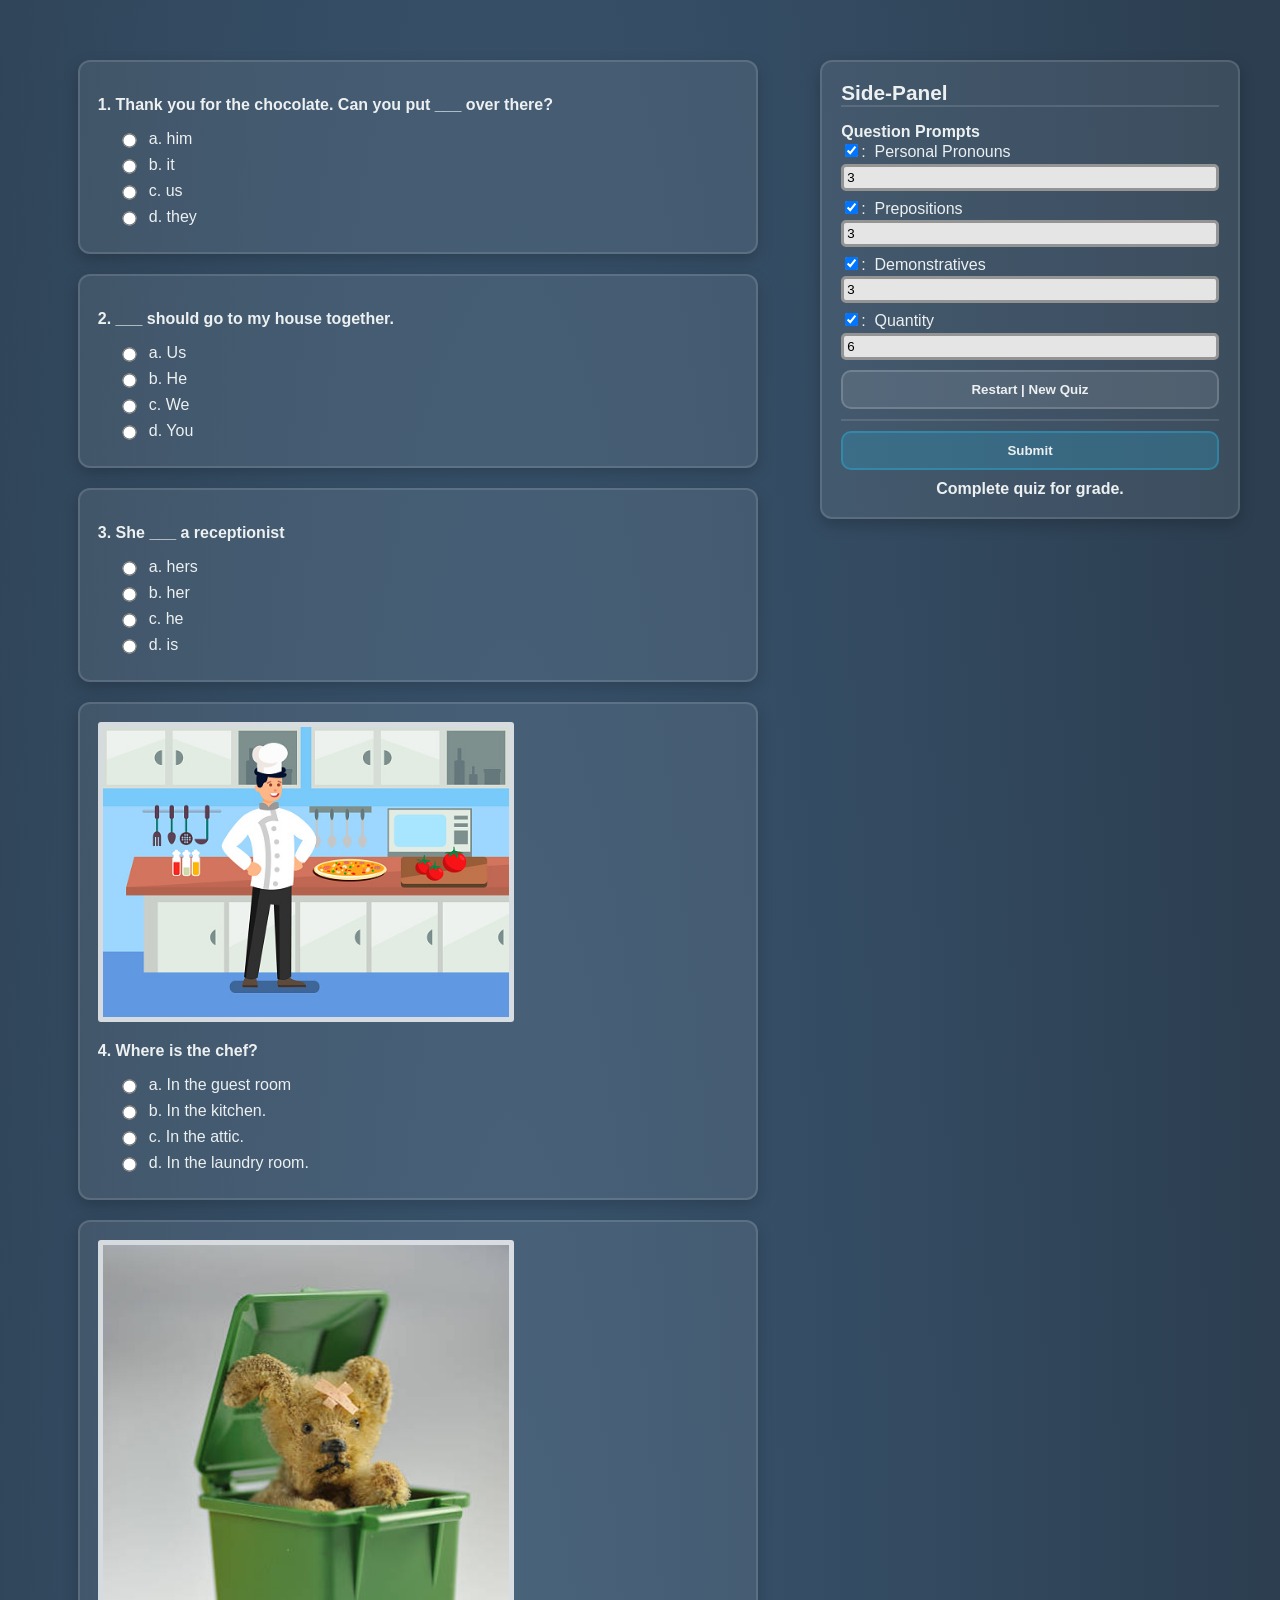
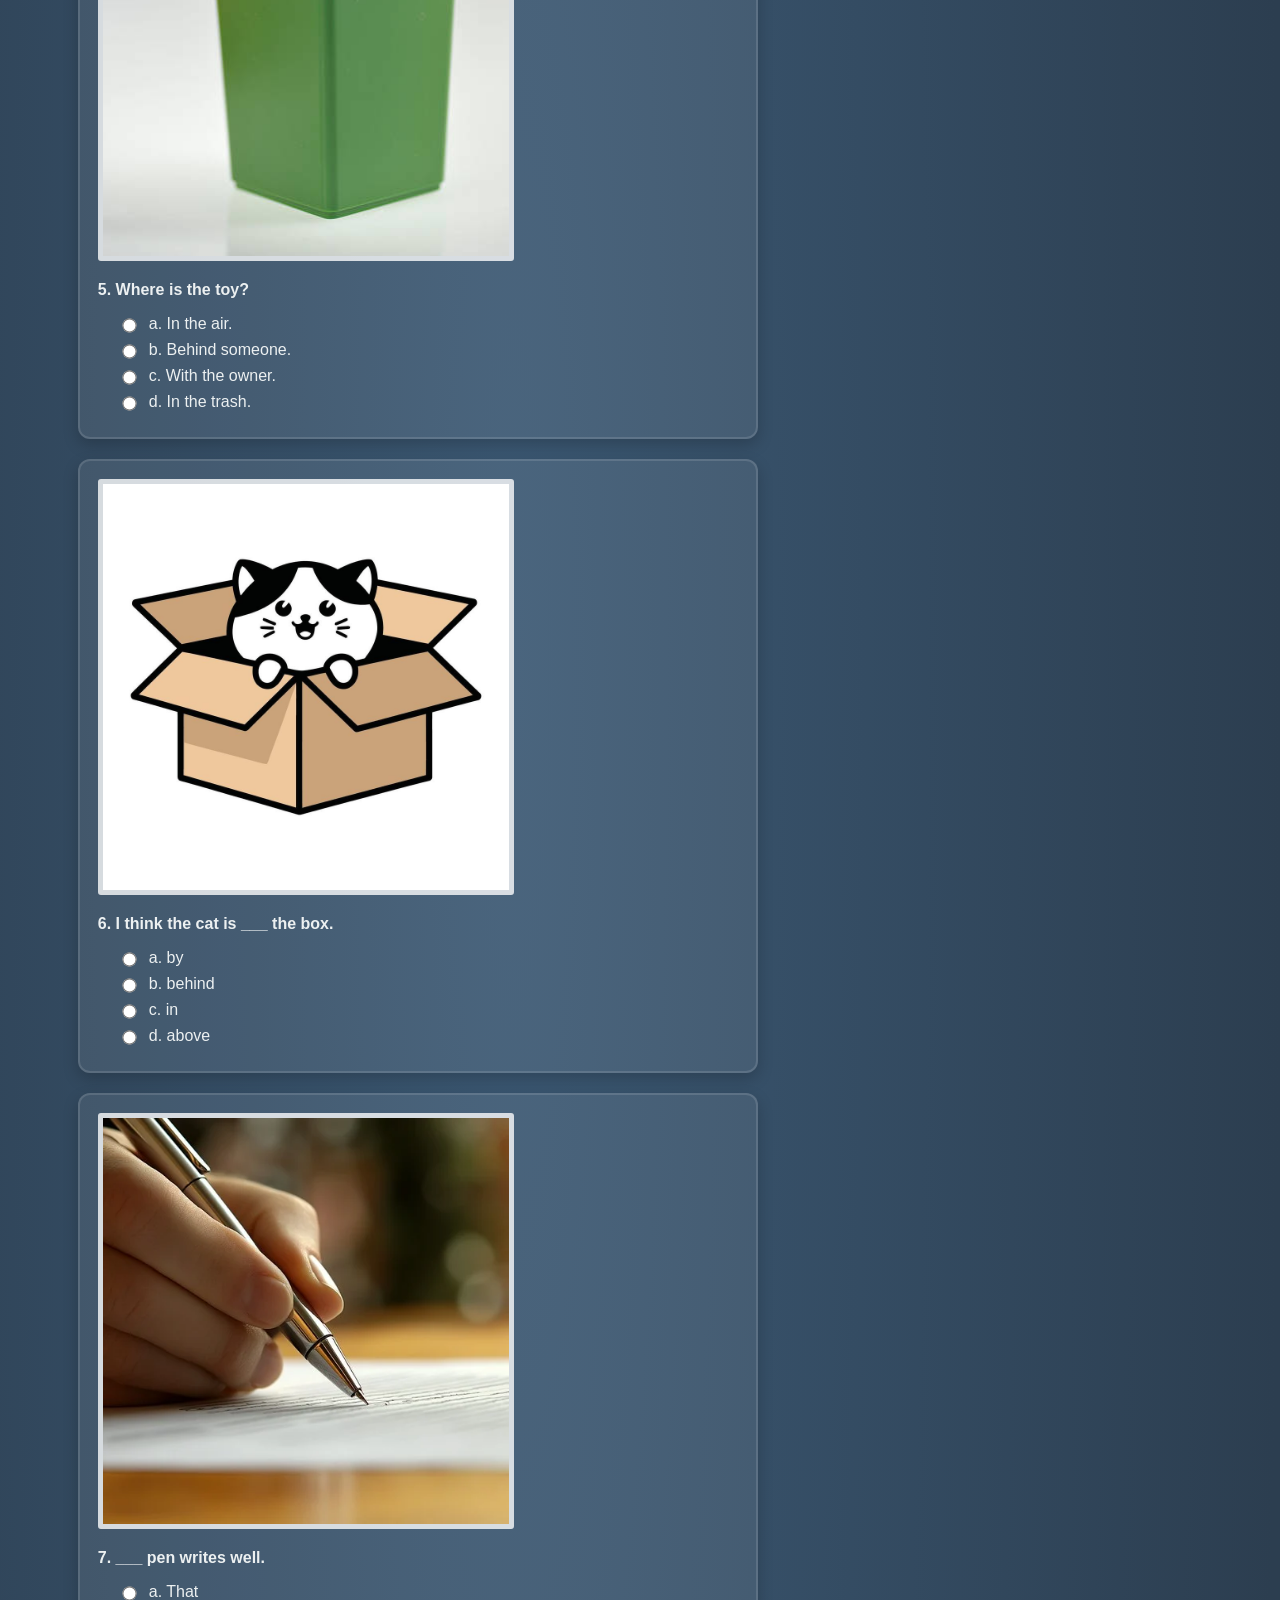
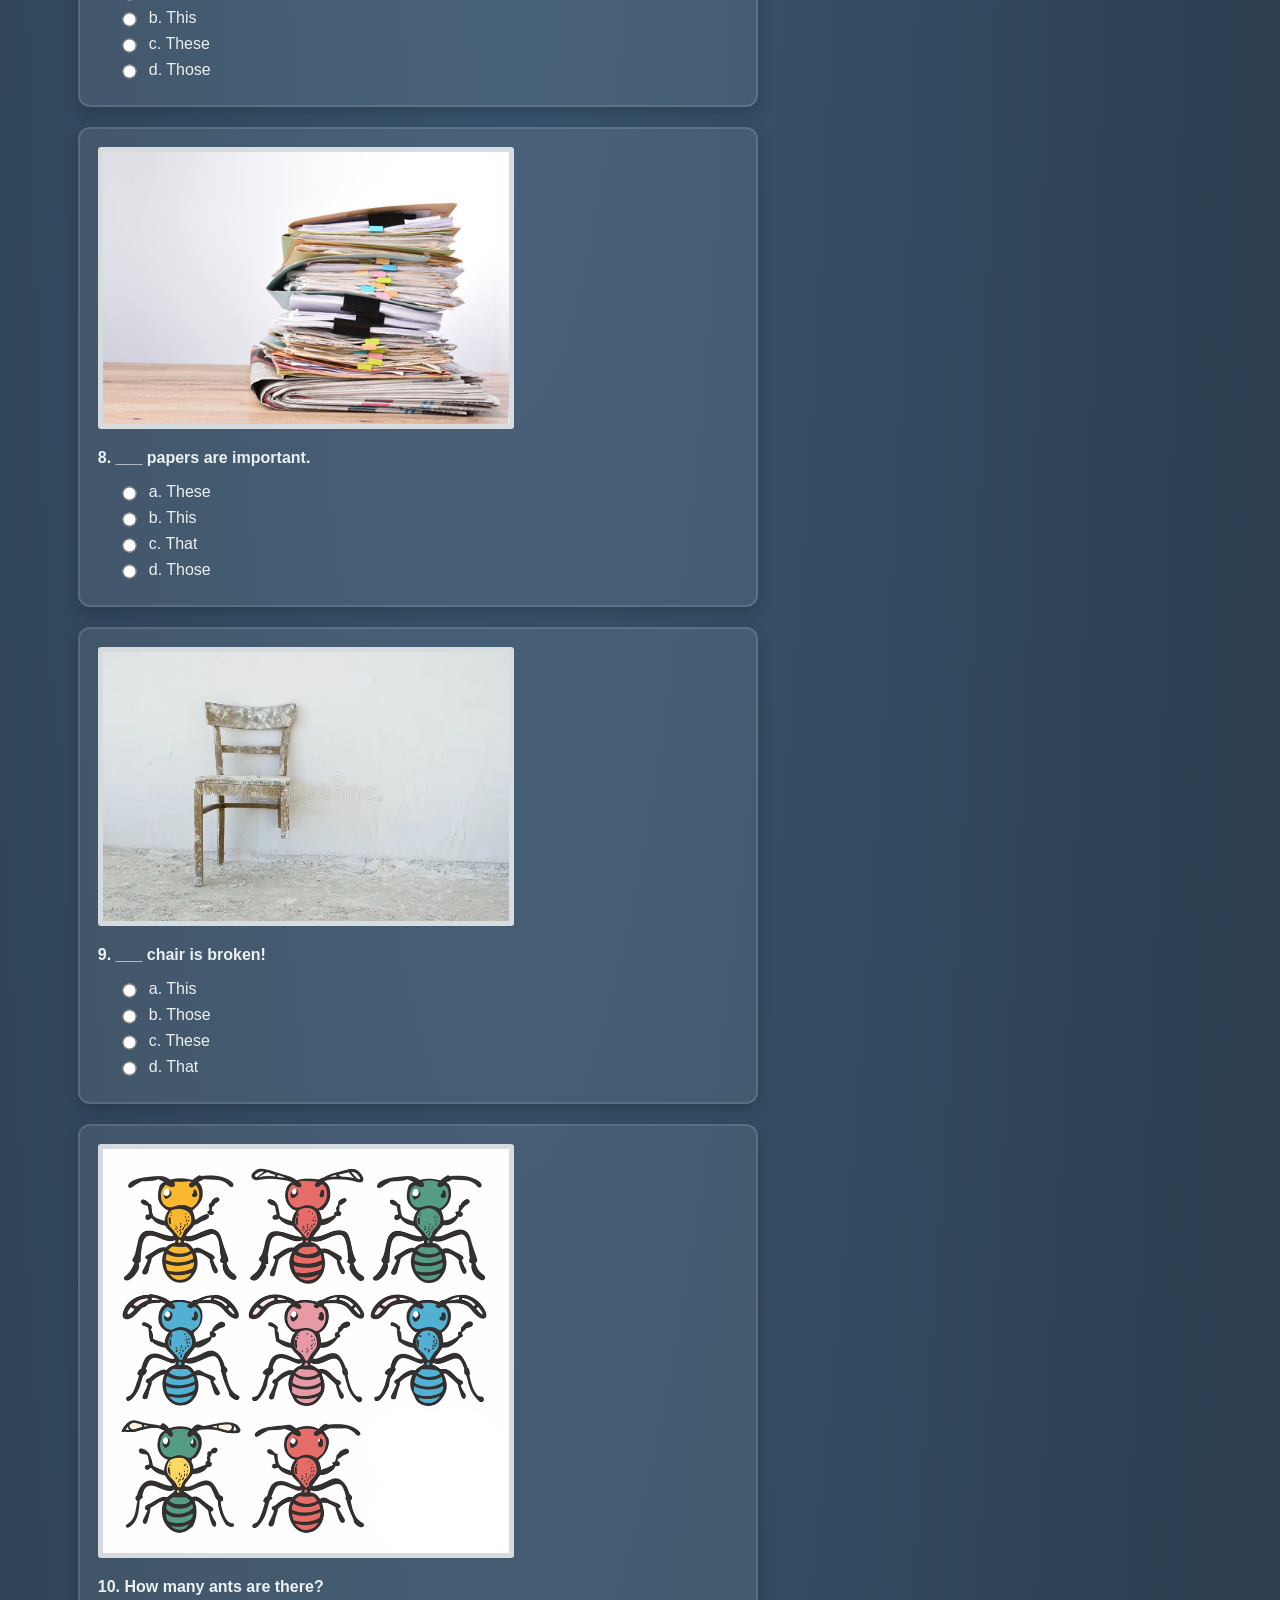
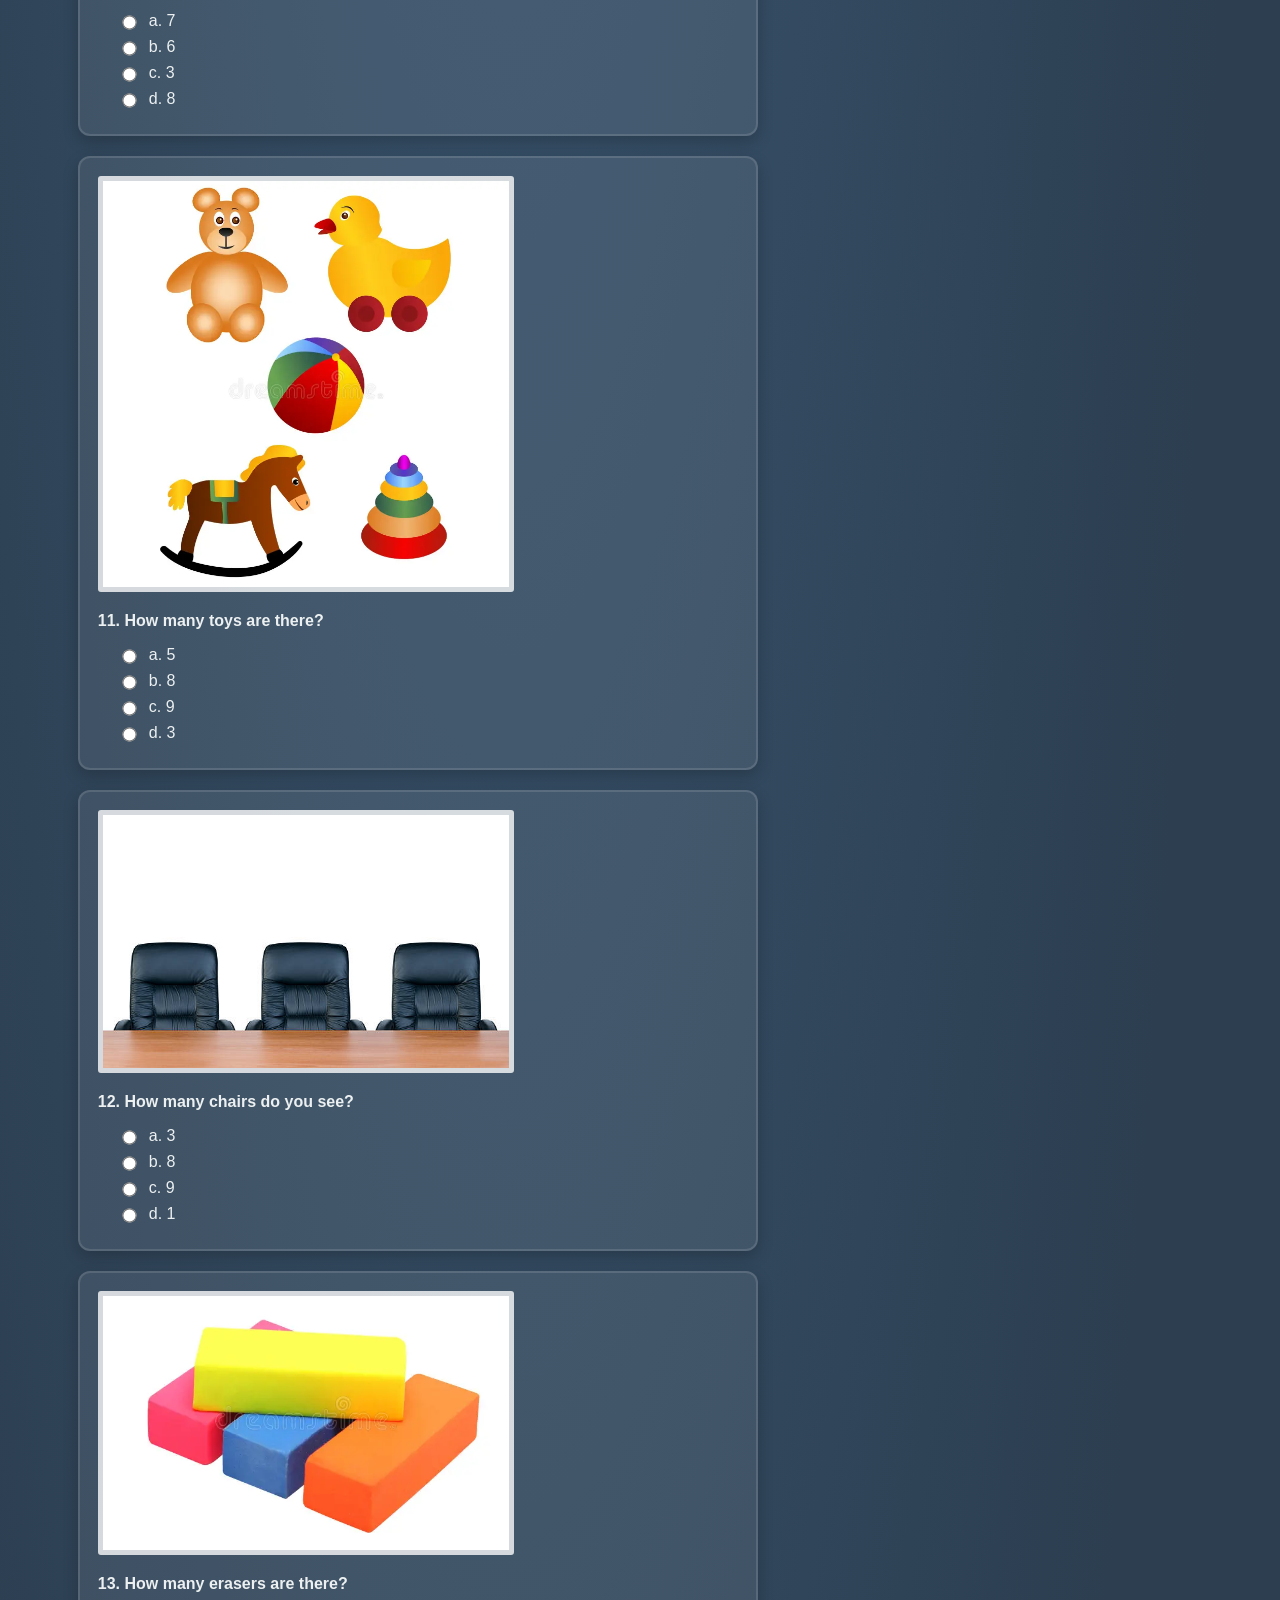
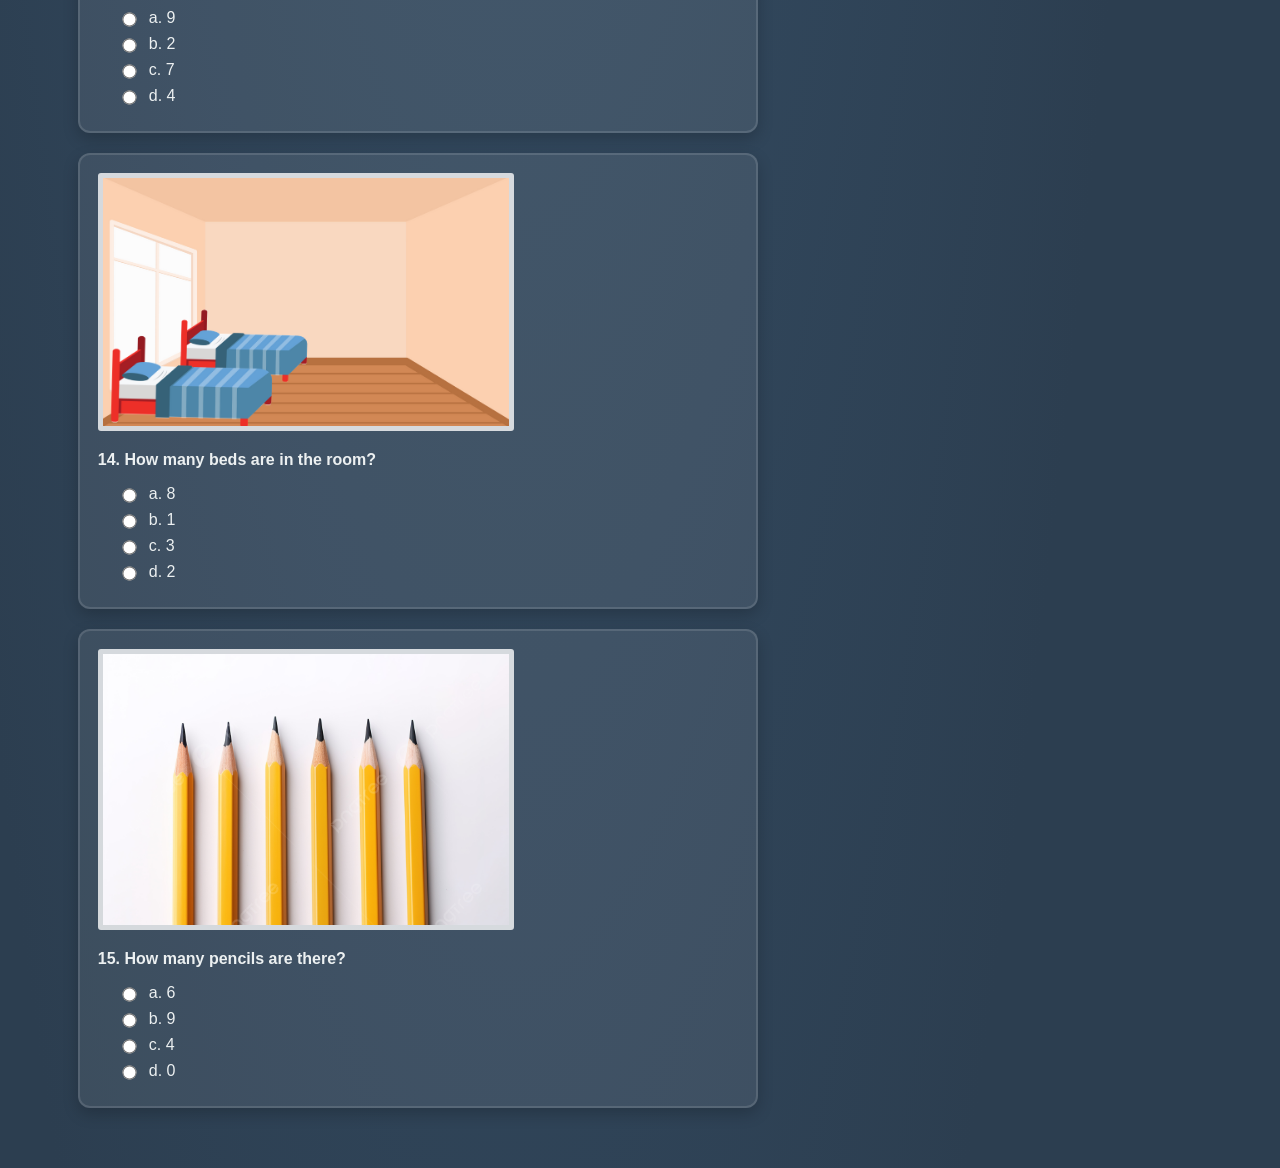
==== index-esol.html @ 0f99607d "added esol segment still wip, need to add input text box & pick the best image." ====
<!doctype html>
<html>
<head>
  <meta charset="utf-8">
  <link rel="stylesheet" href="styles-esol.css"/>
  <link rel="icon" href="images/LC.png" type="image/png">
  <title>LC | ESOL Practice</title>
  <style>
    /* If I want a quick thing instead of doing it in the css file. */
  </style>
</head>
<body>
  <section class="display layout">
    <main class="main-content">
      <div id="question-display"></div>
      <div id="pool-answer-display"></div>
    </main>

    <aside class="settings-sidebar">
      <h2 class="settings-title">Side-Panel</h2>

      <div class="settings-group">
        <b>Question Prompts</b>
        <ul class="settings-list">
          <li>
            <input type="checkbox" id="checkbox-settings-personal-pronouns" checked>:
            <label for="checkbox-settings-personal-pronouns">&nbsp;Personal Pronouns</label>
            <input type="number" id="input-settings-personal-pronouns" min="1" step="1">
          </li>

          <li>
            <input type="checkbox" id="checkbox-settings-prepositions" checked>:
            <label for="checkbox-settings-prepositions">&nbsp;Prepositions</label>
            <input type="number" id="input-settings-prepositions" min="1" step="1">
          </li>

          <li>
            <input type="checkbox" id="checkbox-settings-demonstratives" checked>:
            <label for="checkbox-settings-demonstratives">&nbsp;Demonstratives</label>
            <input type="number" id="input-settings-demonstratives" min="1" step="1">
          </li>

          <li>
            <input type="checkbox" id="checkbox-settings-quantity" checked>:
            <label for="checkbox-settings-quantity">&nbsp;Quantity</label>
            <input type="number" id="input-settings-quantity" min="1" step="1">
          </li>
        </ul>
        <div class="settings-group">
        <button id="restart-questions" class="btn btn-restart" type="button">Restart | New Quiz</button>
      </div>
      </div>
    <button id="submit-answers" class="btn btn-submit" type="button">Submit</button>
      <div class="quiz-actions">
        <div class="results-row">
          <div id="quiz-results"></div>
        </div>
      </div>
    </aside>
  </section>

  <div id="lightbox" class="lightbox" aria-hidden="true">
    <span id="lightbox-close" class="lightbox-close">&times;</span>
    <img id="lightbox-image" src="" alt="">
  </div>
  <script type="module" src="./app-esol.js"></script>
</body>
</html>
---- styles-esol.css ----
/* ----- Main Content -----*/
:root {
  --bg: #2c3e50;
  --text: #ecf0f1;
  --shadow: 0 10px 30px rgba(0, 0, 0, 0.28);
  --gap: clamp(14px, 2.2vh, 22px);
}

*,
*::before,
*::after {
  box-sizing: border-box;
}

html,
body {
  min-height: 100%;
}

body {
  margin: 40px;
  font-family: "Segoe UI", Tahoma, Geneva, Verdana, sans-serif;
  background: radial-gradient(60% 87% at 40% 30%, #3b5873 0%, var(--bg) 100%);
  color: var(--text);
}

/* ---------- Page layout ---------- */
.layout {
  width: min(1200px, 100%);
  margin: 0 auto;
  display: flex;
  align-items: flex-start;
  gap: 24px;
}

/* Left side */
.main-content {
  flex: 1;
  min-width: 0;
}

/* Right side mini-menu */
.settings-sidebar {
  width: 35%;
  position: sticky;
  top: 60px;
  padding: 1.5vw;
  background: rgba(255, 255, 255, 0.08);
  border: 2px solid rgba(255, 255, 255, 0.12);
  border-radius: 12px;
  box-shadow: 0 6px 16px rgba(0, 0, 0, 0.2);
  color: var(--text);
}

.settings-sidebar .settings-title {
  margin-top: 0;
  margin-bottom: 16px;
  font-size: 1.3rem;
}

.settings-group {
  border-bottom: 2px solid rgba(255, 255, 255, 0.12);
}

.settings-group:last-child {
  border-bottom: none;
}

.settings-list {
  list-style: none;
  padding-left: 0;
  margin: 10px 0 0;
}

.settings-list li {
  margin-bottom: 5px;
  line-height: 1.4;
}

.settings-sidebar input[type="number"] {
  border: 3px solid rgb(149, 148, 148);
  border-radius: 5px;
  background-color: #e5e5e5;
  padding: 3px;
}

.question-block {
  width: min(700px, 90%);
  margin: 20px auto;
  padding: 18px;
  background: rgba(255, 255, 255, 0.08);
  border: 2px solid rgba(255, 255, 255, 0.12);
  border-radius: 12px;
  box-shadow: 0 6px 16px rgba(0, 0, 0, 0.2);
}

.question-block img {
  display: inline-block;
  width: 65%;
  max-height: auto;
  cursor: pointer;
  transition: transform 0.2s ease;
  border: 5px solid rgba(255, 255, 255, 0.786);
  border-radius: 3px;
}

.question-block img:hover {
  transform: scale(1.03);
}

.question-block ul {
  margin: 12px 0 0;
  padding-left: 20px;
}

.question-block li {
  margin-bottom: 8px;
}

.lightbox {
  position: fixed;
  inset: 0;
  background: rgba(0, 0, 0, 0.8);
  display: none;
  align-items: center;
  justify-content: center;
  z-index: 9999;
  padding: 20px;
}

.lightbox.open {
  display: flex;
}

.lightbox img {
  max-width: 90%;
  max-height: 90vh;
  width: auto;
  height: auto;
  box-shadow: 0 0 20px rgba(0, 0, 0, 0.5);
  background: white;
}

.lightbox-close {
  position: absolute;
  top: 16px;
  right: 24px;
  font-size: 36px;
  color: white;
  cursor: pointer;
  font-weight: bold;
  line-height: 1;
}

.lightbox-close:hover{
  color: #e74c3c;
}

/* ---------- Buttons ---------- */
.btn {
  border: 2px solid rgba(255, 255, 255, 0.10);
  border-radius: 10px;
  padding: 10px 14px;
  font-weight: 700;
  cursor: pointer;
  color: var(--text);
  background: rgba(255, 255, 255, 0.10);
}

.btn:hover {
  filter: brightness(1.08);
}

.btn:active {
  transform: translateY(1px);
}

.btn-submit {
  margin-top: 10px;
  background: rgba(39, 185, 230, 0.22);
  border: 2px solid rgba(39, 185, 230, 0.35);
  display: block;
  width: 100%;
}

.results-row {
  display: flex;
  justify-content: center;
}

.btn-restart {
  margin-top: 10px;
  border: 2px solid rgba(255, 255, 255, 0.16);
  display: block;
  width: 100%;
  margin-bottom: 10px;
}

/* ---------- Settings Sidebar ---------- */

.settings-title {
  margin: 0 0 10px;
  border-bottom: 2px solid rgba(255, 255, 255, 0.12);
}

.settings-list {
  margin: 0;
  color: var(--text);
}

.answers-list {
  list-style: none;
  padding-left: 0;
  margin: 12px 0 0;
}

.settings-list li {
  display: block;
  margin-bottom: 7px;
}

.settings-list li input[type="number"] {
  width: 100%;
}

.answer-option {
  display: flex;
  align-items: center;
  gap: 10px;
  cursor: pointer;
}

.answer-option input[type="radio"] {
  transform: scale(1.1);
}

#quiz-results {
  align-items: center;
  font-weight: 700;
  margin-top: 10px;
}

.question-feedback {
  font-weight: 700;
}

.question-block.correct {
  border: 2px solid #2ecc71;
}

.question-block.incorrect {
  border: 2px solid #e74c3c;
}

.question-block.unanswered {
  border: 2px solid #f1c40f;
}
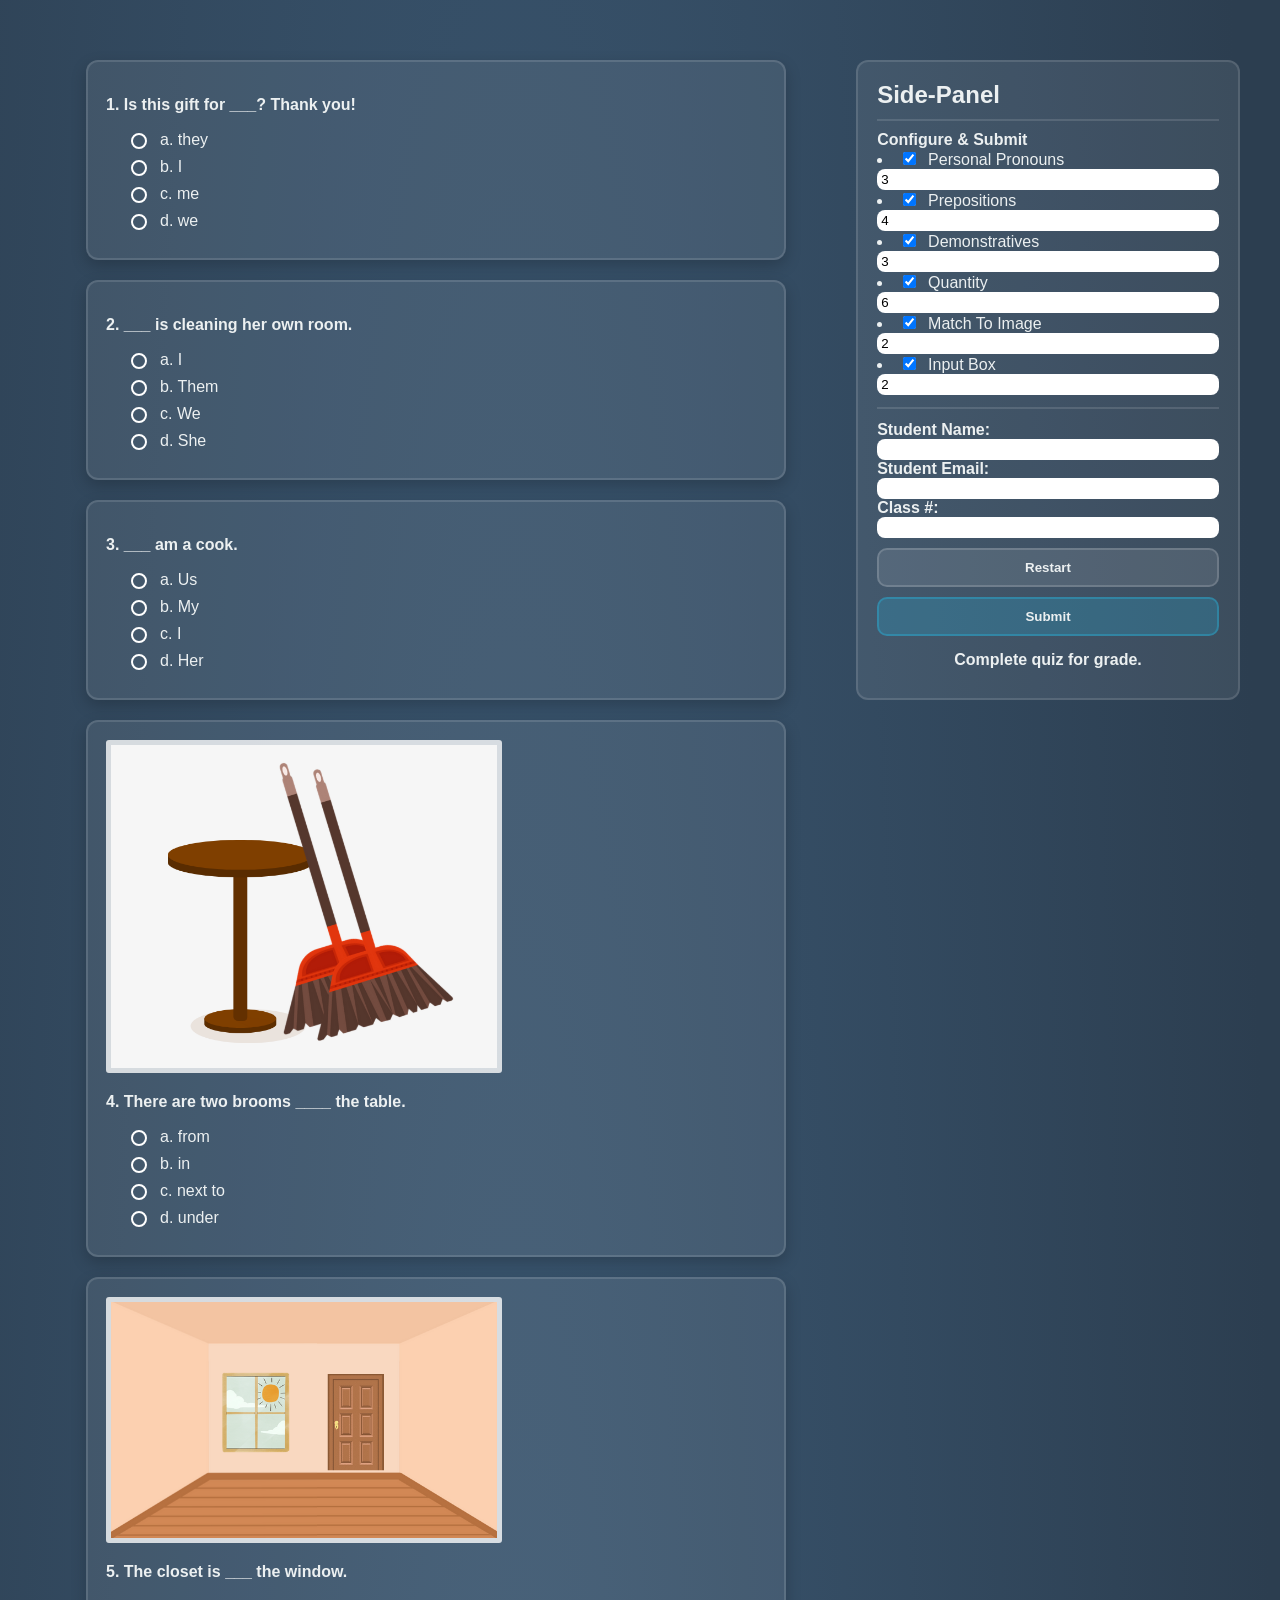
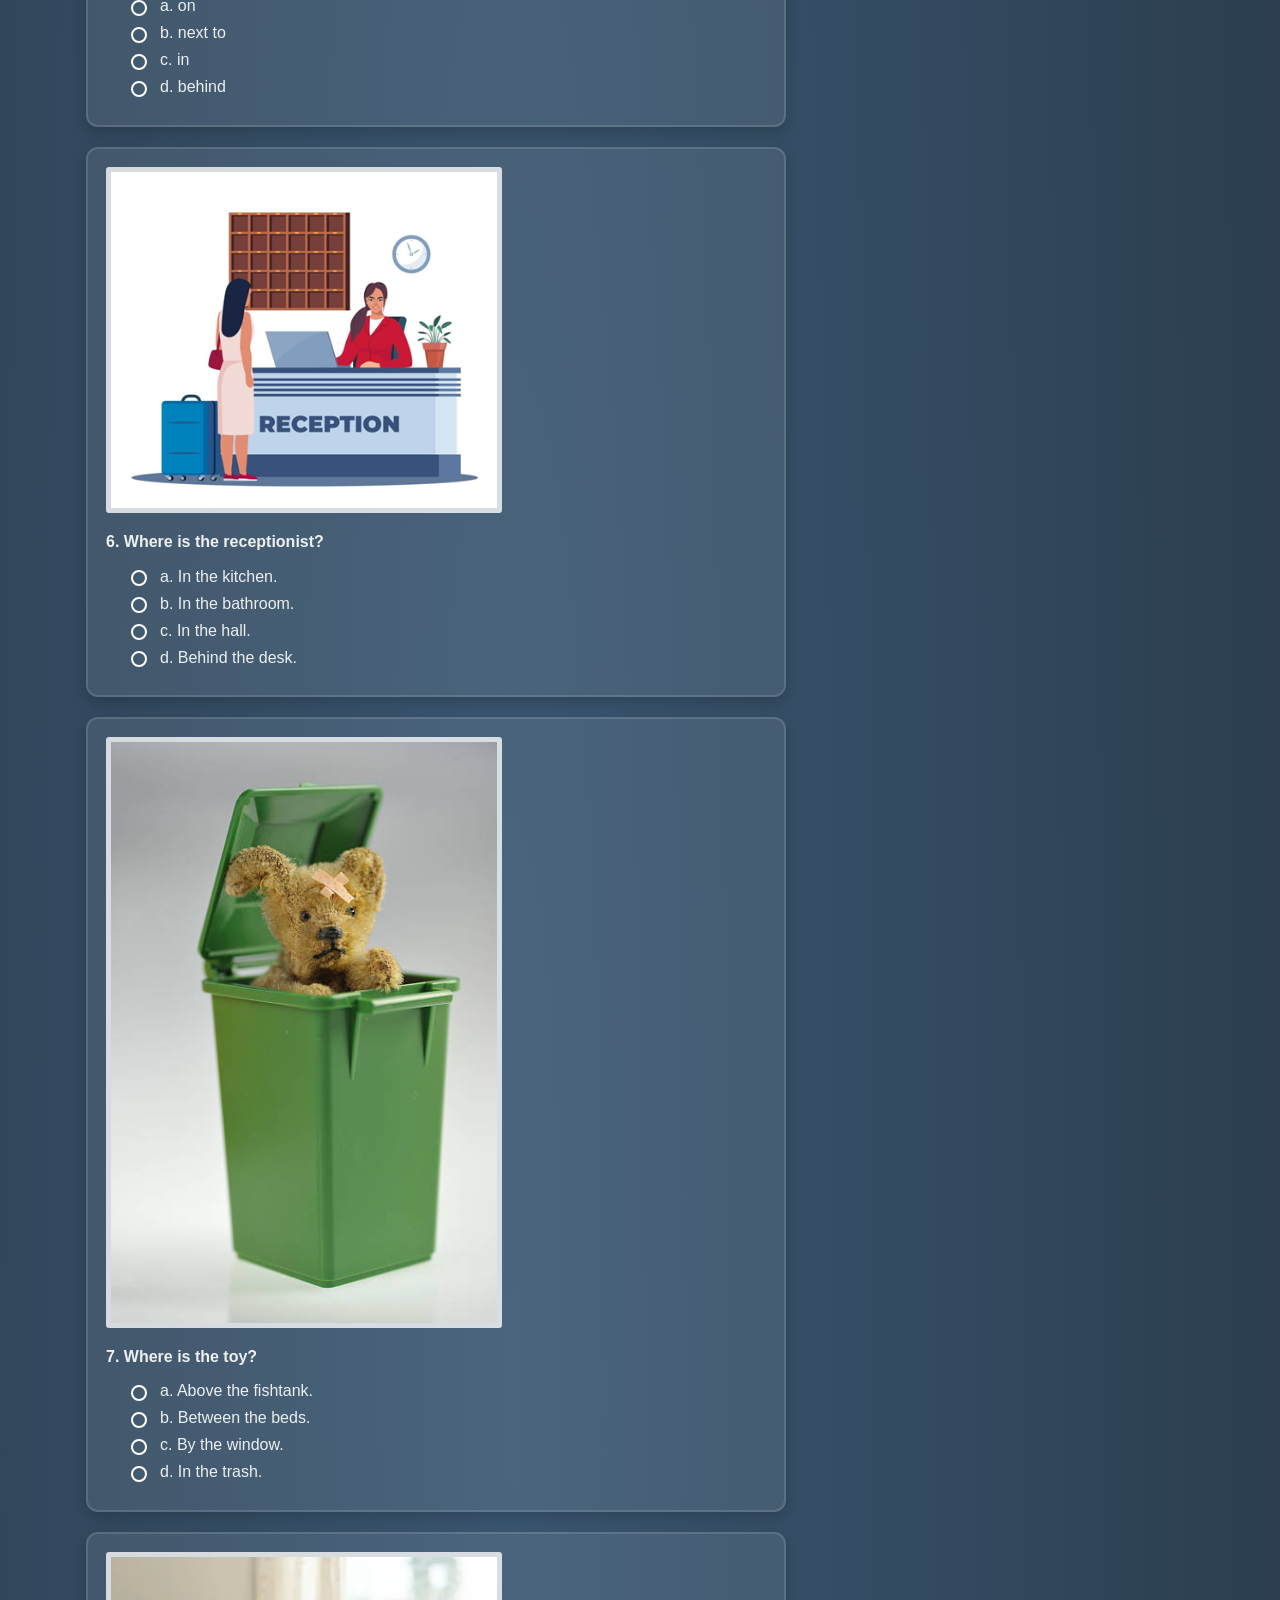
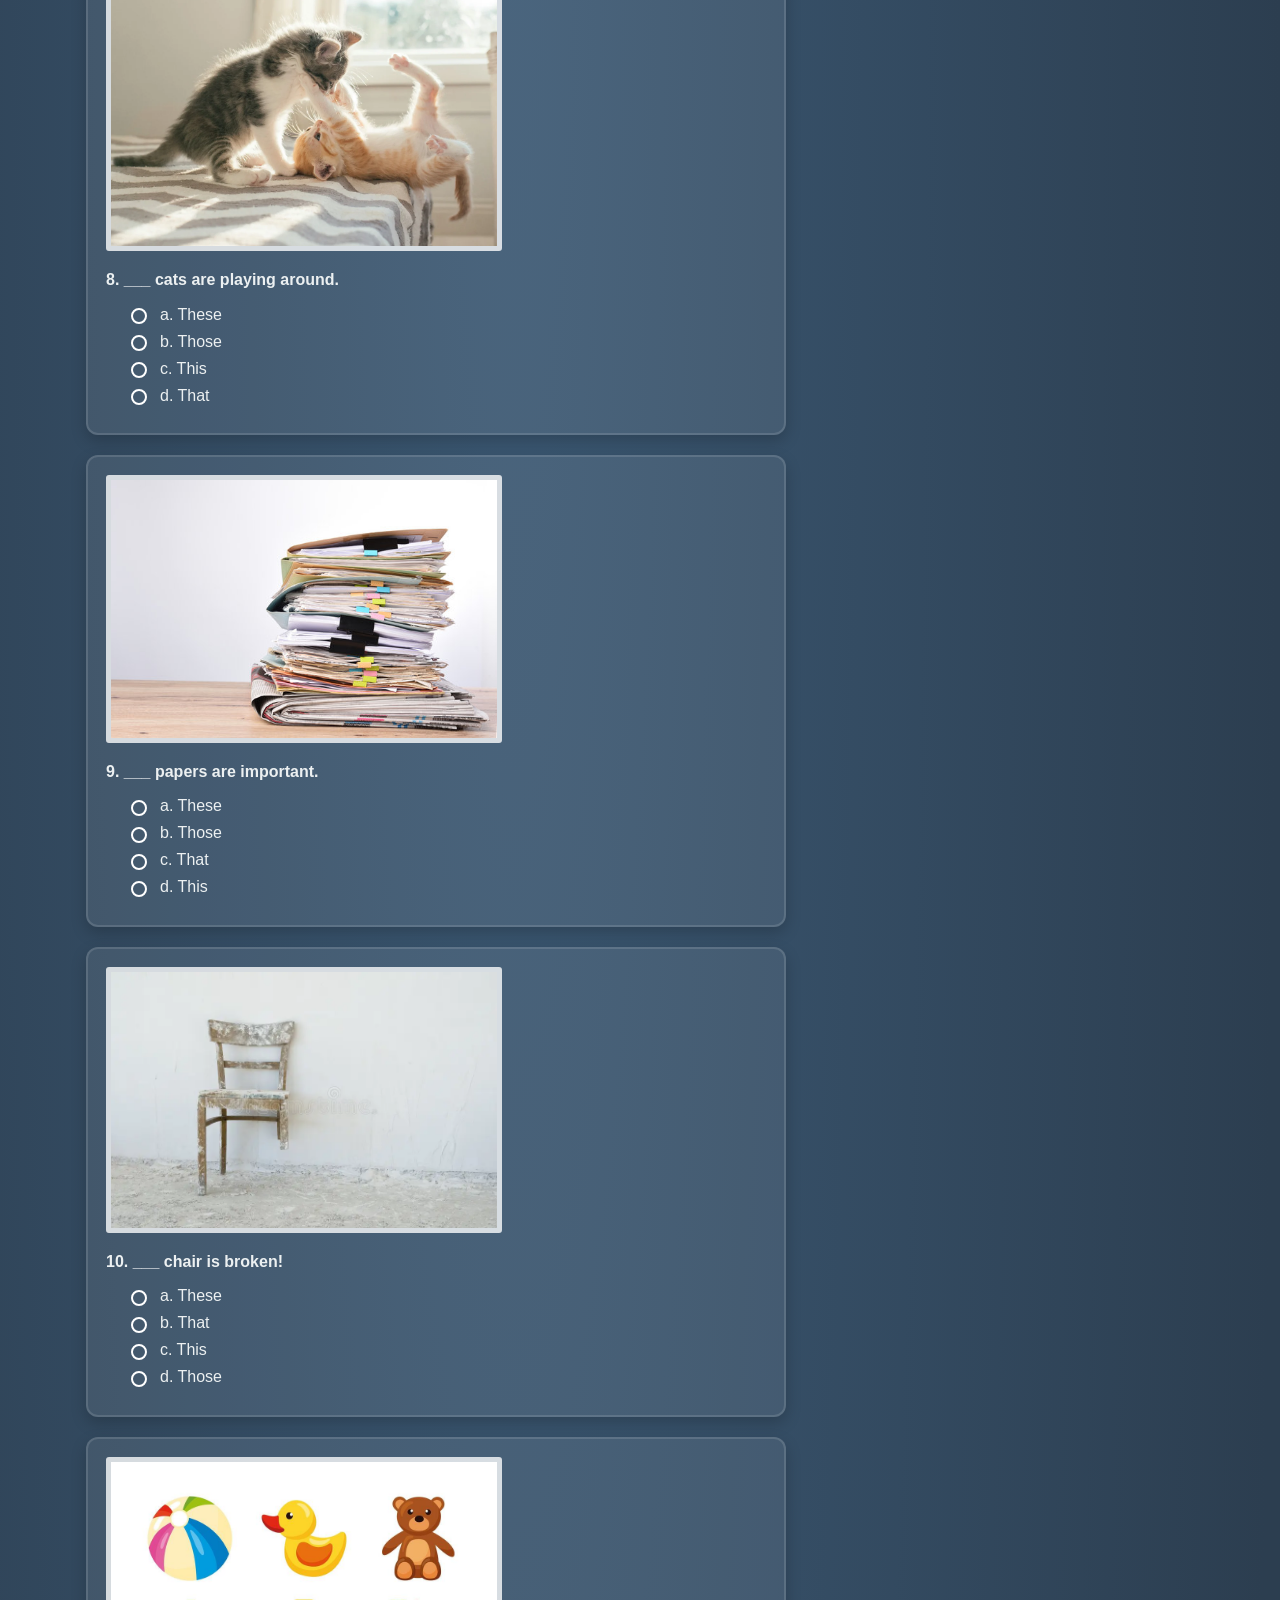
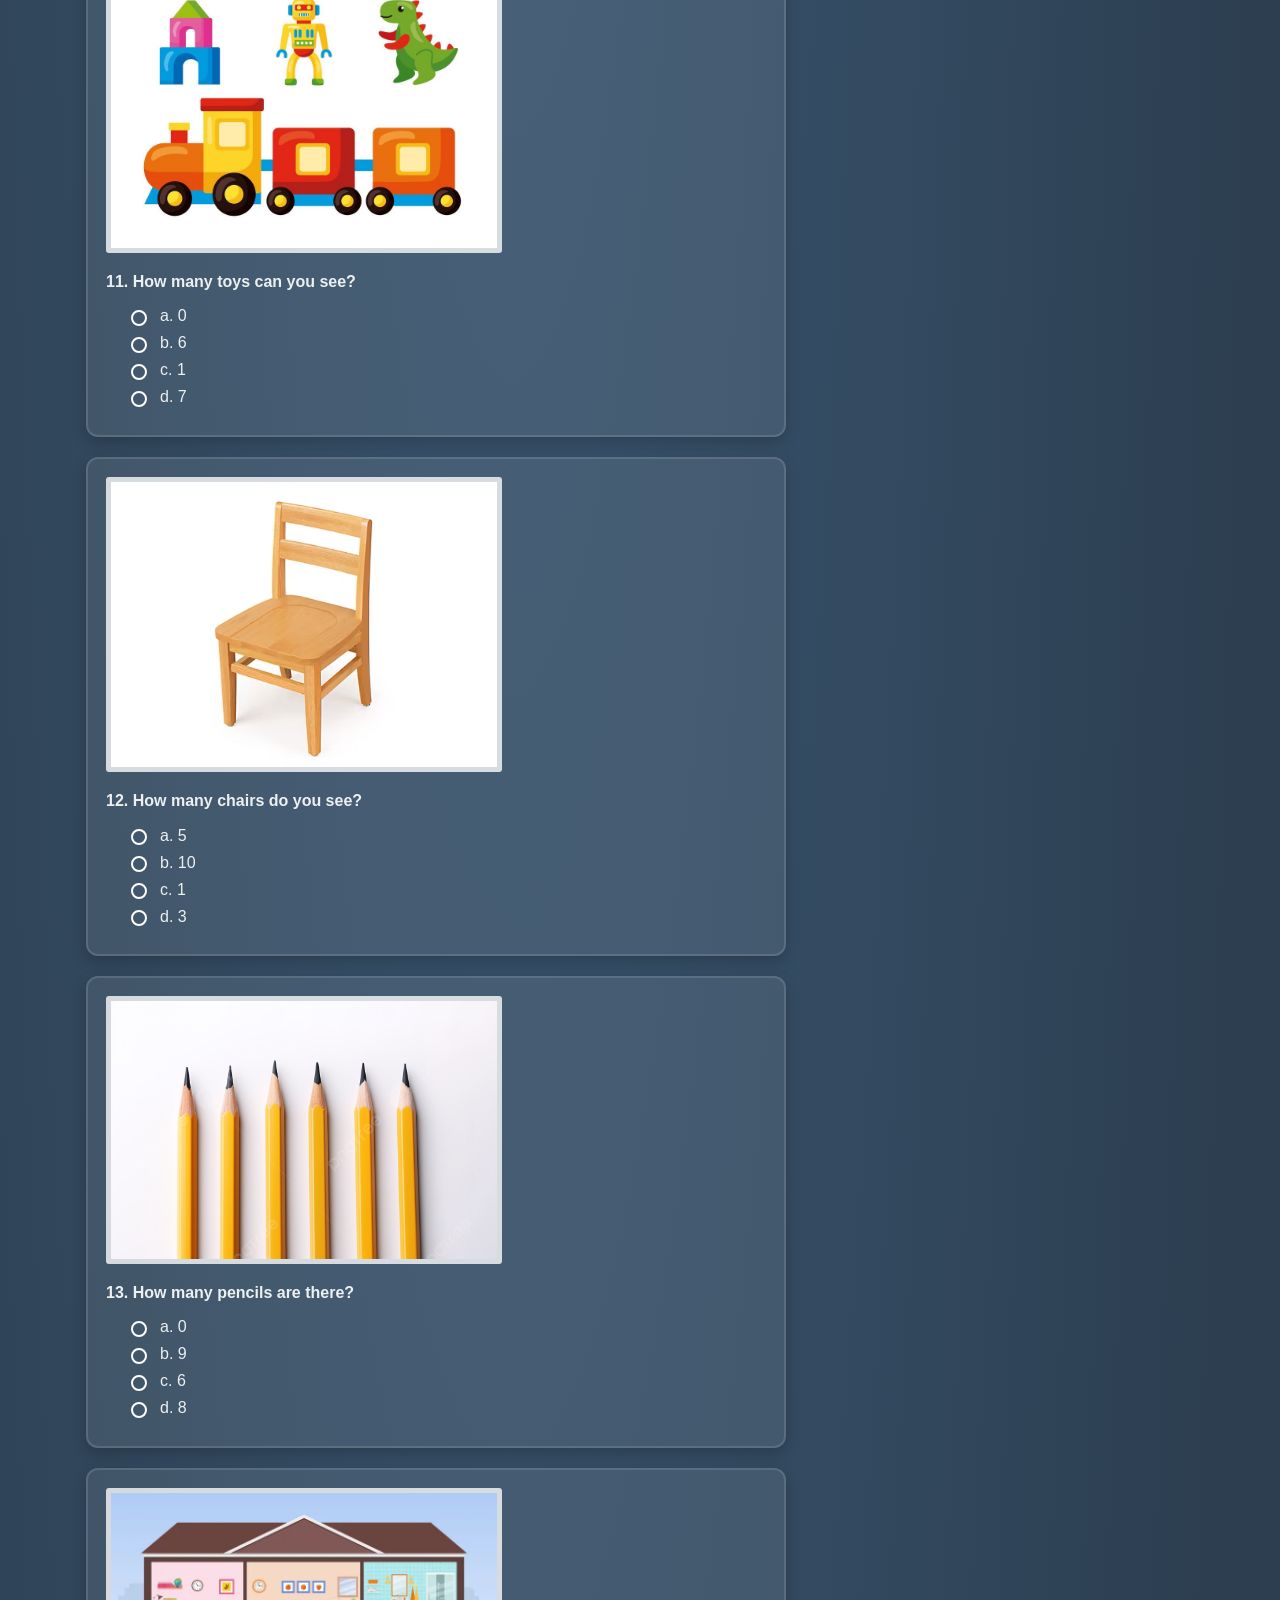
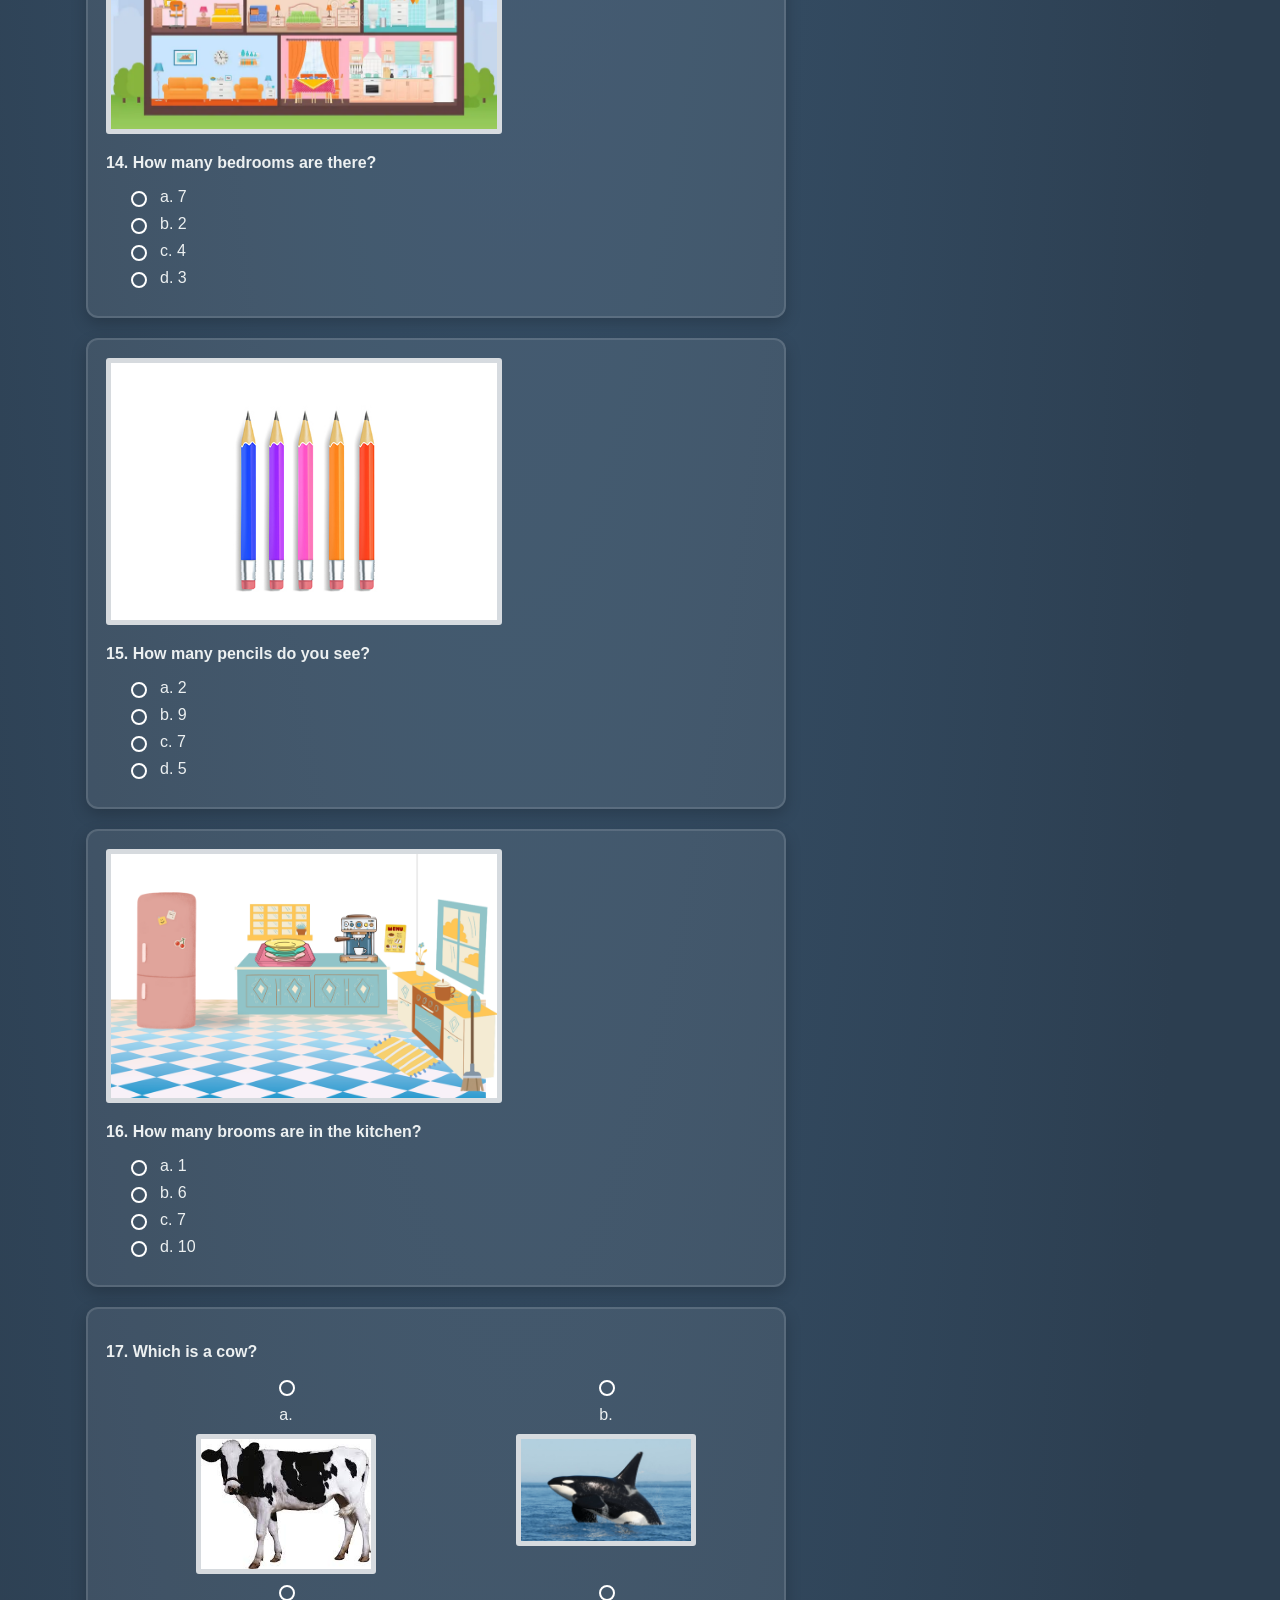
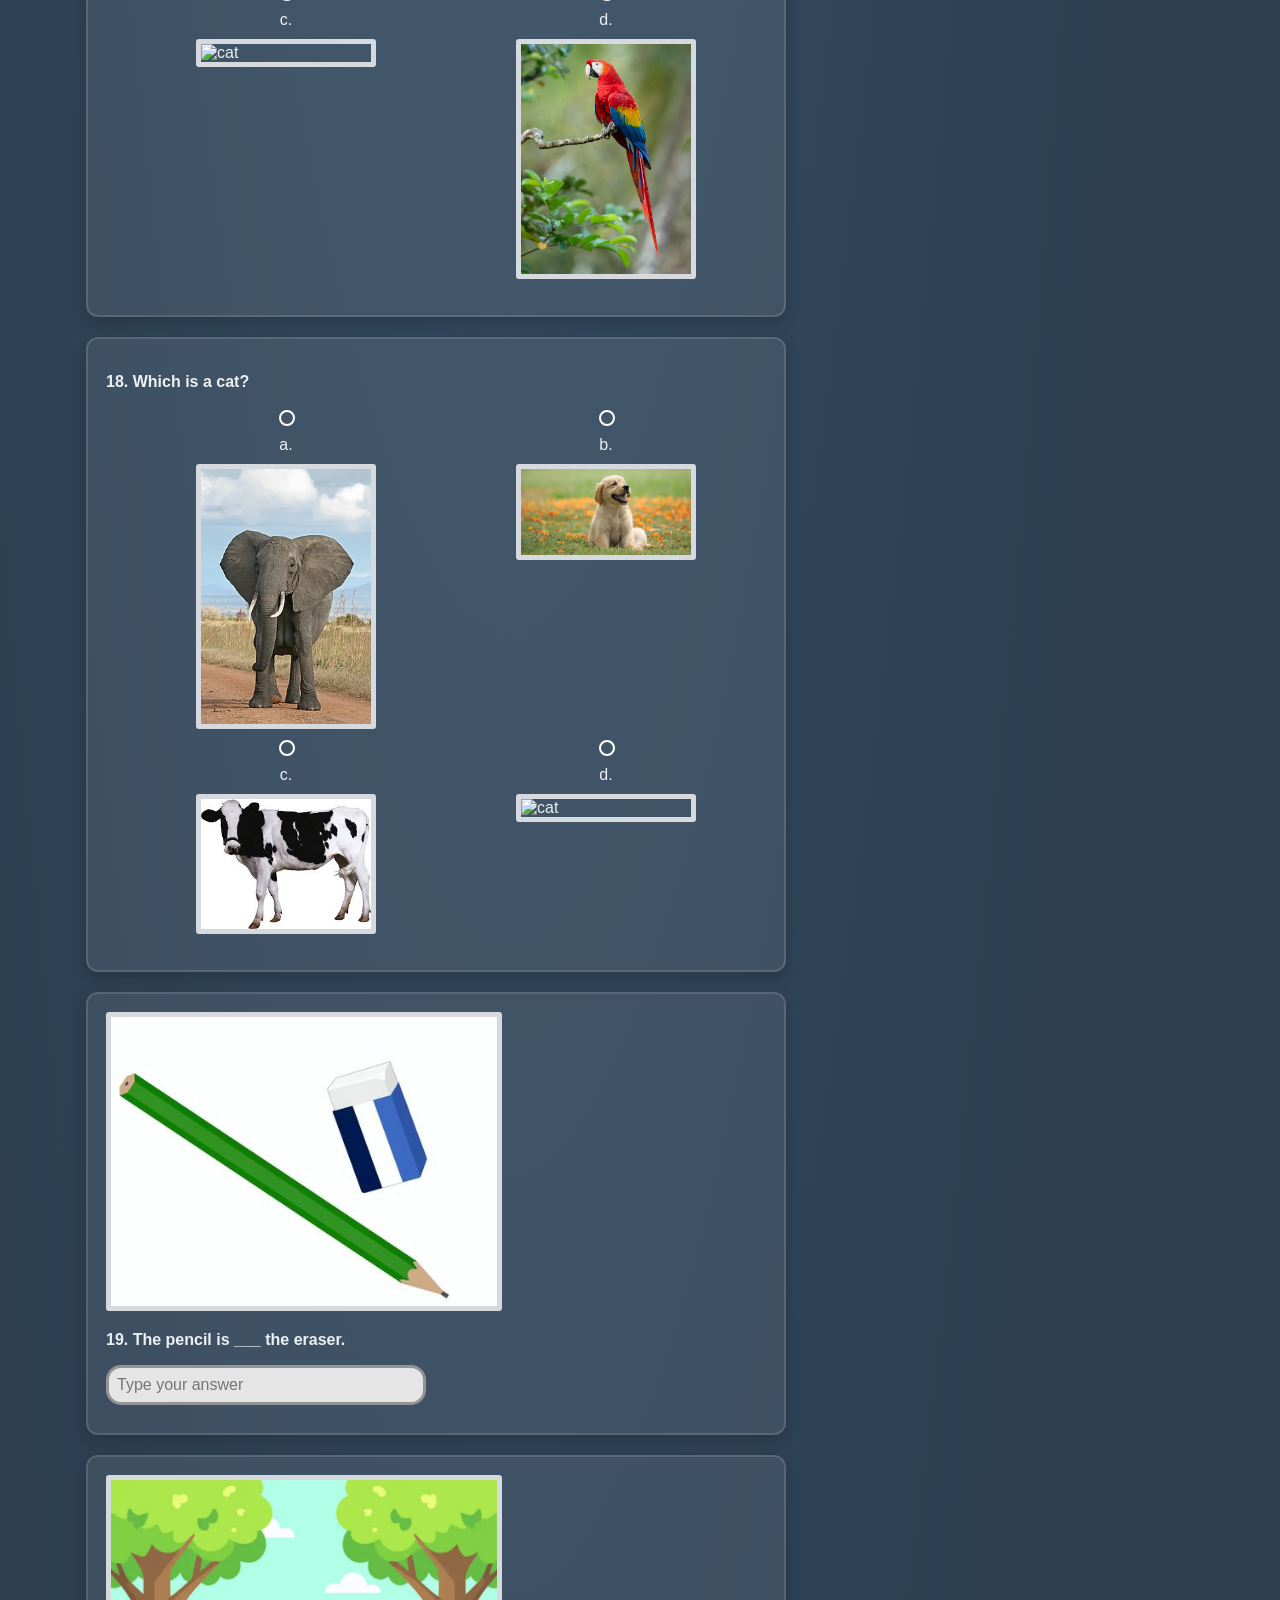
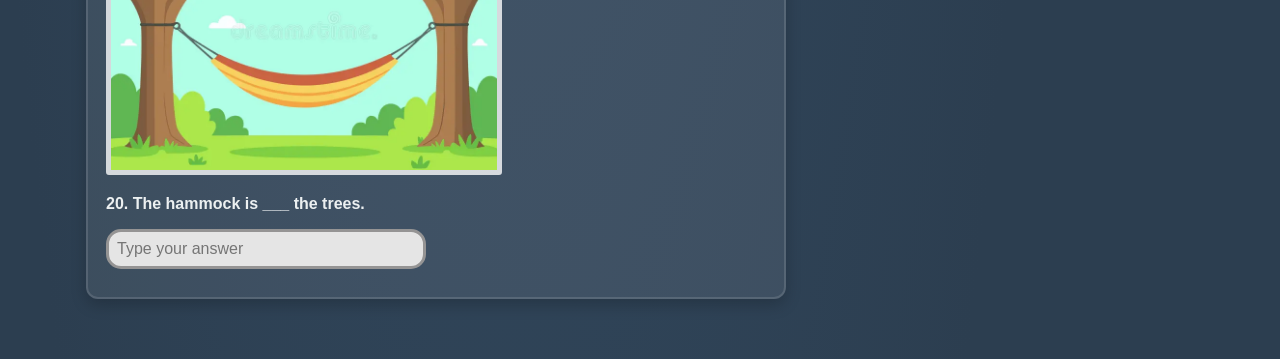
==== commit 86235764: "home page, esol updates. last submission. was fun working for you guys :)" ====
--- a/index-esol.html
+++ b/index-esol.html
@@ -10,59 +10,185 @@
   </style>
 </head>
 <body>
-  <section class="display layout">
-    <main class="main-content">
-      <div id="question-display"></div>
-      <div id="pool-answer-display"></div>
-    </main>
+  <form id="assignment-form" action="https://formspree.io/f/xwvwdzjd" method="POST">
+    <section class="display layout">
+      <main class="main-content">
+        <div id="question-display"></div>
+        <div id="pool-answer-display"></div>
+      </main>
 
-    <aside class="settings-sidebar">
-      <h2 class="settings-title">Side-Panel</h2>
+      <aside class="settings-sidebar">
+        <h2 class="settings-title">Side-Panel</h2>
 
-      <div class="settings-group">
-        <b>Question Prompts</b>
-        <ul class="settings-list">
-          <li>
-            <input type="checkbox" id="checkbox-settings-personal-pronouns" checked>:
-            <label for="checkbox-settings-personal-pronouns">&nbsp;Personal Pronouns</label>
-            <input type="number" id="input-settings-personal-pronouns" min="1" step="1">
-          </li>
+        <div class="settings-scroll">
+          <b>Configure & Submit</b>
+            <li>
+              <input type="checkbox" id="checkbox-settings-personal-pronouns" checked>
+              <label for="checkbox-settings-personal-pronouns">&nbsp;Personal Pronouns</label>
+              <input type="number" id="input-settings-personal-pronouns" min="1" step="1">
+            </li>
 
-          <li>
-            <input type="checkbox" id="checkbox-settings-prepositions" checked>:
-            <label for="checkbox-settings-prepositions">&nbsp;Prepositions</label>
-            <input type="number" id="input-settings-prepositions" min="1" step="1">
-          </li>
+            <li>
+              <input type="checkbox" id="checkbox-settings-prepositions" checked>
+              <label for="checkbox-settings-prepositions">&nbsp;Prepositions</label>
+              <input type="number" id="input-settings-prepositions" min="1" step="1">
+            </li>
 
-          <li>
-            <input type="checkbox" id="checkbox-settings-demonstratives" checked>:
-            <label for="checkbox-settings-demonstratives">&nbsp;Demonstratives</label>
-            <input type="number" id="input-settings-demonstratives" min="1" step="1">
-          </li>
+            <li>
+              <input type="checkbox" id="checkbox-settings-demonstratives" checked>
+              <label for="checkbox-settings-demonstratives">&nbsp;Demonstratives</label>
+              <input type="number" id="input-settings-demonstratives" min="1" step="1">
+            </li>
 
-          <li>
-            <input type="checkbox" id="checkbox-settings-quantity" checked>:
-            <label for="checkbox-settings-quantity">&nbsp;Quantity</label>
-            <input type="number" id="input-settings-quantity" min="1" step="1">
-          </li>
-        </ul>
-        <div class="settings-group">
-        <button id="restart-questions" class="btn btn-restart" type="button">Restart | New Quiz</button>
-      </div>
-      </div>
-    <button id="submit-answers" class="btn btn-submit" type="button">Submit</button>
-      <div class="quiz-actions">
-        <div class="results-row">
-          <div id="quiz-results"></div>
+            <li>
+              <input type="checkbox" id="checkbox-settings-quantity" checked>
+              <label for="checkbox-settings-quantity">&nbsp;Quantity</label>
+              <input type="number" id="input-settings-quantity" min="1" step="1">
+            </li>
+
+            <li>
+              <input type="checkbox" id="checkbox-settings-bestFit" checked>
+              <label for="checkbox-settings-bestFit">&nbsp;Match To Image</label>
+              <input type="number" id="input-settings-bestFit" min="1" step="1">
+            </li>
+
+            <li>
+              <input type="checkbox" id="checkbox-settings-typeQuestions" checked>
+              <label for="checkbox-settings-typeQuestions">&nbsp;Input Box</label>
+              <input type="number" id="input-settings-typeQuestions" min="1" step="1">
+            </li>
         </div>
-      </div>
-    </aside>
-  </section>
+
+        <div class="settings-footer">
+          <label for="student-name"><b>Student Name: </b></label>
+          <input type="text" id="student-name" name="student_name" required>
+
+          <label for="student-email"><b>Student Email: </b></label>
+          <input type="email" id="student-email" name="email" required>
+
+          <label for="class-period"><b>Class #:</b></label>
+          <input type="text" id="class-period" name="class_period" required>
+
+          <input type="hidden" id="assignment-results" name="assignment_results">
+          <input type="hidden" id="assignment-answers" name="assignment_answers">
+          <input type="hidden" id="assignment-settings" name="assignment_settings">
+          <button id="restart-questions" class="btn btn-restart" type="button">Restart</button>
+          <button id="submit-answers" class="btn btn-submit" type="submit">Submit</button>
+
+          <div class="quiz-actions">
+            <div class="results-row">
+              <div id="quiz-results"></div>
+            </div>
+            <p class="results-row" id="form-status"></p>
+          </div>
+        </div>
+      </aside>
+    </section>
+  </form>
 
   <div id="lightbox" class="lightbox" aria-hidden="true">
     <span id="lightbox-close" class="lightbox-close">&times;</span>
     <img id="lightbox-image" src="" alt="">
   </div>
+
   <script type="module" src="./app-esol.js"></script>
+
+  <script>
+
+  const form = document.getElementById("assignment-form");
+  const statusEl = document.getElementById("form-status");
+
+  function getSettingsSummary() {
+    const settings = [
+      {
+        name: "Personal Pronouns",
+        checked: document.getElementById("checkbox-settings-personal-pronouns")?.checked,
+        count: document.getElementById("input-settings-personal-pronouns")?.value || ""
+      },
+      {
+        name: "Prepositions",
+        checked: document.getElementById("checkbox-settings-prepositions")?.checked,
+        count: document.getElementById("input-settings-prepositions")?.value || ""
+      },
+      {
+        name: "Demonstratives",
+        checked: document.getElementById("checkbox-settings-demonstratives")?.checked,
+        count: document.getElementById("input-settings-demonstratives")?.value || ""
+      },
+      {
+        name: "Quantity",
+        checked: document.getElementById("checkbox-settings-quantity")?.checked,
+        count: document.getElementById("input-settings-quantity")?.value || ""
+      },
+      {
+        name: "Match To Image",
+        checked: document.getElementById("checkbox-settings-bestFit")?.checked,
+        count: document.getElementById("input-settings-bestFit")?.value || ""
+      },
+      {
+        name: "Input Box",
+        checked: document.getElementById("checkbox-settings-typeQuestions")?.checked,
+        count: document.getElementById("input-settings-typeQuestions")?.value || ""
+      }
+    ];
+
+    return settings
+      .map(s => `${s.name}: ${s.checked ? "On" : "Off"}${s.count && s.checked ? ` (${s.count})` : ""}`)
+      .join("\n");
+  }
+
+  function getResultsSummary() {
+    const results = document.getElementById("quiz-results");
+    return results ? results.innerText.trim() : "";
+  }
+
+  function buildAssignmentAnswers() {
+    if (!Array.isArray(window.quizSubmissionData) || !window.quizSubmissionData.length) {
+      return "No assignment answer data found.";
+    }
+
+    return window.quizSubmissionData
+      .map(item => {
+        let line = `${item.question}\nResponse: ${item.studentAnswer}`;
+        if (!item.isCorrect) {
+          line += `\nCorrect Answer: ${item.correctAnswer}`;
+        }
+        return line;
+      })
+      .join("\n\n");
+  }
+
+  form.addEventListener("submit", async function (e) {
+    e.preventDefault();
+
+    checkAnswers();
+
+    document.getElementById("assignment-settings").value = getSettingsSummary();
+    document.getElementById("assignment-results").value = getResultsSummary() || "No results shown.";
+    document.getElementById("assignment-answers").value = buildAssignmentAnswers();
+
+    const formData = new FormData(form);
+
+    try {
+      const response = await fetch(form.action, {
+        method: "POST",
+        body: formData,
+        headers: {
+          Accept: "application/json"
+        }
+      });
+
+      if (response.ok) {
+        statusEl.textContent = "Assignment emailed successfully.";
+        form.reset();
+      } else {
+        statusEl.textContent = "There was a problem emailing the assignment.";
+      }
+    } catch (error) {
+      console.error(error);
+      statusEl.textContent = "There was a problem emailing the assignment.";
+    }
+  });
+</script>
 </body>
 </html>
--- a/styles-esol.css
+++ b/styles-esol.css
@@ -33,56 +33,72 @@
   gap: 24px;
 }
 
-/* Left side */
 .main-content {
   flex: 1;
   min-width: 0;
 }
 
-/* Right side mini-menu */
+/* ---------- Sidebar layout ---------- */
 .settings-sidebar {
-  width: 35%;
+  width: 30vw;
   position: sticky;
   top: 60px;
   padding: 1.5vw;
   background: rgba(255, 255, 255, 0.08);
   border: 2px solid rgba(255, 255, 255, 0.12);
   border-radius: 12px;
-  box-shadow: 0 6px 16px rgba(0, 0, 0, 0.2);
-  color: var(--text);
-}
-
-.settings-sidebar .settings-title {
+
+  max-height: calc(90vh - 80px);
+
+  display: flex;
+  flex-direction: column;
+  overflow: hidden;
+}
+
+.settings-sidebar input[type="text"], input[type="email"] {
+  width: 100%;
+  border: 2px solid rgba(255, 255, 255, 0.12);
+  border-radius: 8px;
+}
+
+.settings-title {
+  margin: 0 0 10px;
+  padding-bottom: 10px;
+  border-bottom: 2px solid rgba(255, 255, 255, 0.12);
+}
+
+.settings-scroll {
+  overflow-y: auto;
+}
+
+.settings-scroll input[type="number"] {
+  width: 100%;
+  border: 2px solid rgba(255, 255, 255, 0.12);
+  border-radius: 8px;
+}
+
+.settings-footer {
+  margin-top: 12px;
+  padding-top: 12px;
+  border-top: 2px solid rgba(255, 255, 255, 0.12);
+}
+
+.btn-restart,
+.btn-submit {
+  width: 100%;
+  display: block;
+}
+
+.btn-restart {
   margin-top: 0;
-  margin-bottom: 16px;
-  font-size: 1.3rem;
-}
-
-.settings-group {
-  border-bottom: 2px solid rgba(255, 255, 255, 0.12);
-}
-
-.settings-group:last-child {
-  border-bottom: none;
-}
-
-.settings-list {
-  list-style: none;
-  padding-left: 0;
-  margin: 10px 0 0;
-}
-
-.settings-list li {
-  margin-bottom: 5px;
-  line-height: 1.4;
-}
-
-.settings-sidebar input[type="number"] {
-  border: 3px solid rgb(149, 148, 148);
-  border-radius: 5px;
-  background-color: #e5e5e5;
-  padding: 3px;
-}
+  margin-bottom: 10px;
+}
+
+.btn-submit {
+  margin-top: 0;
+}
+
+/* ---------- Main Content (Questions, Images) ---------- */
 
 .question-block {
   width: min(700px, 90%);
@@ -96,8 +112,8 @@
 
 .question-block img {
   display: inline-block;
-  width: 65%;
-  max-height: auto;
+  width: 60%;
+  height: auto;
   cursor: pointer;
   transition: transform 0.2s ease;
   border: 5px solid rgba(255, 255, 255, 0.786);
@@ -115,6 +131,65 @@
 
 .question-block li {
   margin-bottom: 8px;
+}
+
+#quiz-results {
+  align-items: center;
+  font-weight: 700;
+  margin-top: 10px;
+}
+
+.question-feedback {
+  margin-top: 10px;
+  font-weight: 700;
+}
+
+.question-block.correct {
+  border: 2px solid #2ecc71;
+}
+
+.question-block.incorrect {
+  border: 2px solid #e74c3c;
+}
+
+.question-block.unanswered {
+  border: 2px solid #f1c40f;
+}
+
+.image-answers-list {
+  display: grid;
+  grid-template-columns: repeat(auto-fit, minmax(50%, 1vw));
+  padding: 0;
+  list-style: none;
+}
+
+.image-answer-option {
+  display: flex;
+  flex-direction: column;
+  gap: 0.5rem;
+  cursor: pointer;
+}
+
+.answer-image {
+  width: 100%;
+  max-width: 180px;
+  height: auto;
+  border: 1px solid #ccc;
+  border-radius: 8px;
+}
+
+.text-input-answer-wrap {
+  margin-top: 0.75rem;
+}
+
+.text-input-answer {
+  width: 100%;
+  max-width: 320px;
+  padding: 0.5rem;
+  font-size: 1rem;
+  border: 3px solid rgb(149, 148, 148);
+  background-color: #e5e5e5;
+  border-radius: 15px;
 }
 
 .lightbox {
@@ -156,7 +231,7 @@
   color: #e74c3c;
 }
 
-/* ---------- Buttons ---------- */
+/* ---------- Buttons / Answers ---------- */
 .btn {
   border: 2px solid rgba(255, 255, 255, 0.10);
   border-radius: 10px;
@@ -184,6 +259,7 @@
 }
 
 .results-row {
+  margin: 5px;
   display: flex;
   justify-content: center;
 }
@@ -191,7 +267,7 @@
 .btn-restart {
   margin-top: 10px;
   border: 2px solid rgba(255, 255, 255, 0.16);
-  display: block;
+  display: block; 
   width: 100%;
   margin-bottom: 10px;
 }
@@ -201,11 +277,6 @@
 .settings-title {
   margin: 0 0 10px;
   border-bottom: 2px solid rgba(255, 255, 255, 0.12);
-}
-
-.settings-list {
-  margin: 0;
-  color: var(--text);
 }
 
 .answers-list {
@@ -214,15 +285,6 @@
   margin: 12px 0 0;
 }
 
-.settings-list li {
-  display: block;
-  margin-bottom: 7px;
-}
-
-.settings-list li input[type="number"] {
-  width: 100%;
-}
-
 .answer-option {
   display: flex;
   align-items: center;
@@ -230,28 +292,28 @@
   cursor: pointer;
 }
 
-.answer-option input[type="radio"] {
+input[type="radio"] {
+  appearance: none;
+  width: 1.2em;
+  height: 1.2em;
+  border: 2px solid #ffffff;
+  border-radius: 50%;
+  cursor: pointer;
+  display: grid;
+  place-content: center; /* Centers the inner dot */
+}
+
+input[type="radio"]::before {
+  content: "";
+  width: 0.6em;
+  height: 0.6em;
+  border-radius: 50%;
+  transform: scale(0);
+  transition: 120ms transform ease-in-out;
+  background-color: #2984f3;
+}
+
+input[type="radio"]:checked::before {
   transform: scale(1.1);
-}
-
-#quiz-results {
-  align-items: center;
-  font-weight: 700;
-  margin-top: 10px;
-}
-
-.question-feedback {
-  font-weight: 700;
-}
-
-.question-block.correct {
-  border: 2px solid #2ecc71;
-}
-
-.question-block.incorrect {
-  border: 2px solid #e74c3c;
-}
-
-.question-block.unanswered {
-  border: 2px solid #f1c40f;
-}
+  transform: scale(1); /* Shows the dot when selected */
+}
